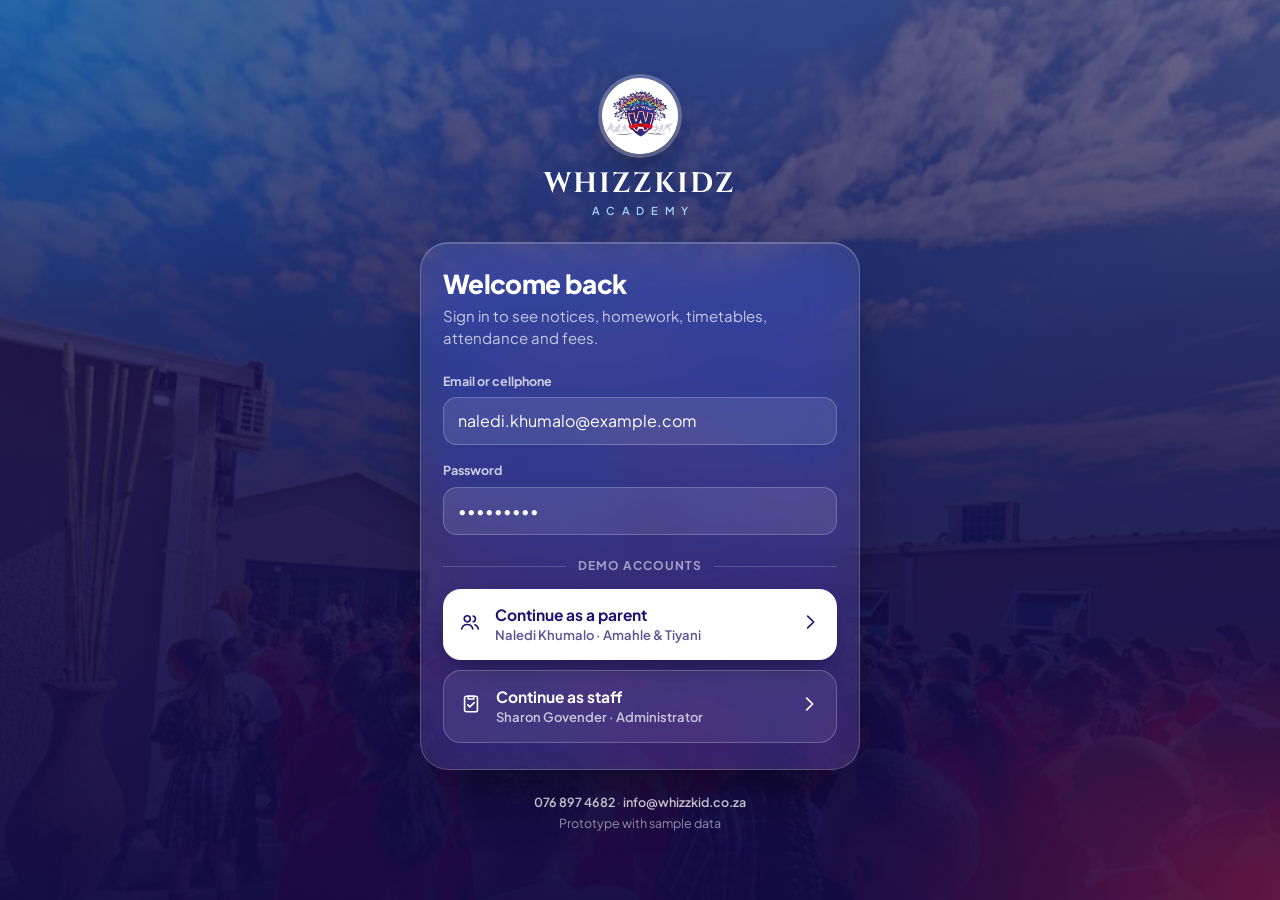
==== parent/index.html @ acfd9c37 "Add Whizzkidz Academy school app prototype Static proof of concept for a centralised school-home app" ====
<!doctype html>
<html lang="en-ZA">
<head>
<meta charset="utf-8">
<meta name="viewport" content="width=device-width, initial-scale=1, viewport-fit=cover">
<title>Whizzkidz Academy</title>
<meta name="theme-color" content="#EEF0F8">
<meta name="apple-mobile-web-app-capable" content="yes">
<meta name="mobile-web-app-capable" content="yes">
<meta name="apple-mobile-web-app-status-bar-style" content="default">
<meta name="apple-mobile-web-app-title" content="Whizzkidz">
<link rel="manifest" href="../manifest.webmanifest">
<link rel="icon" type="image/png" href="../assets/brand/favicon-32.png">
<link rel="apple-touch-icon" href="../assets/brand/apple-touch-icon.png">
<link rel="preconnect" href="https://fonts.googleapis.com">
<link rel="preconnect" href="https://fonts.gstatic.com" crossorigin>
<link href="https://fonts.googleapis.com/css2?family=Cinzel:wght@700&family=Plus+Jakarta+Sans:wght@400;500;600;700;800&display=swap" rel="stylesheet">
<link rel="stylesheet" href="../css/brand.css">
<link rel="stylesheet" href="../css/app.css">
<link rel="stylesheet" href="../css/motion.css">
</head>
<body>

<div class="shell">
  <aside class="side mesh" id="side" aria-label="Sections"></aside>
  <div class="main">
    <header class="bar" id="bar"></header>
    <main class="view" id="view"></main>
  </div>
</div>

<nav class="tabbar" id="tabbar" aria-label="Main"></nav>

<div class="lightbox" id="lightbox" hidden role="dialog" aria-label="Photo viewer">
  <img id="lb-img" alt="">
  <button class="lb-btn lb-close" onclick="closeLightbox()" aria-label="Close" data-icon="x"></button>
  <button class="lb-btn lb-prev" id="lb-prev" onclick="stepLightbox(-1)" aria-label="Previous photo" data-icon="left"></button>
  <button class="lb-btn lb-next" id="lb-next" onclick="stepLightbox(1)" aria-label="Next photo" data-icon="right"></button>
  <div class="lb-count" id="lb-count"></div>
</div>

<script src="../js/common.js"></script>
<script src="../js/data.js"></script>
<script src="../js/parent.js"></script>
</body>
</html>
---- css/brand.css ----
/* Whizzkidz Academy — design foundation
   Brand colours from the crest (navy), uniform (blazer red), Whizzkidz High (gold) and Aqua School (aqua),
   set in a light, frosted-glass UI. */

:root{
  --navy: #1E1270;
  --navy-2: #2D1FA3;
  --navy-deep: #120A45;
  --navy-soft: rgba(30, 18, 112, .08);
  --blazer: #D3283E;
  --blazer-deep: #A8152A;
  --blazer-soft: rgba(211, 40, 62, .10);
  --gold: #E0AE3C;
  --gold-soft: rgba(224, 174, 60, .14);
  --sky: #0B78C2;
  --sky-soft: rgba(11, 120, 194, .10);
  --aqua: #0FA3C7;
  --leaf-green: #4FA83D;

  --ok: #1F8A4C;
  --ok-soft: rgba(31, 138, 76, .11);
  --warn: #B26A00;
  --warn-soft: rgba(224, 150, 20, .14);

  --canvas: #EEF0F8;
  --glass: rgba(255, 255, 255, .62);
  --glass-strong: rgba(255, 255, 255, .82);
  --glass-edge: rgba(255, 255, 255, .85);
  --line: rgba(30, 18, 112, .10);
  --line-2: rgba(30, 18, 112, .07);
  --ink: #17153A;
  --ink-2: #4E4C6E;
  --ink-3: #8583A3;

  --r-sm: 10px;
  --r: 14px;
  --r-lg: 22px;
  --blur: blur(22px) saturate(170%);
  --shadow: 0 1px 0 rgba(255,255,255,.7) inset, 0 12px 32px -14px rgba(30, 18, 112, .22);
  --shadow-lg: 0 24px 60px -20px rgba(18, 10, 69, .45);

  --f-ui: 'Plus Jakarta Sans', system-ui, -apple-system, 'Segoe UI', sans-serif;
  --f-crest: 'Cinzel', Georgia, serif;

  --safe-top: env(safe-area-inset-top, 0px);
  --safe-bottom: env(safe-area-inset-bottom, 0px);
}

*, *::before, *::after{ box-sizing: border-box; }
html{ -webkit-text-size-adjust: 100%; }
html.locked, html.locked body{ overflow: hidden; }
body{
  margin: 0; min-height: 100vh;
  font-family: var(--f-ui); font-size: 15px; line-height: 1.5; color: var(--ink);
  background: var(--canvas);
  -webkit-font-smoothing: antialiased; -webkit-tap-highlight-color: transparent;
}
/* soft colour wash behind the glass */
body::before{
  content: ''; position: fixed; inset: 0; z-index: -1; pointer-events: none;
  background:
    radial-gradient(42% 38% at 8% 4%, rgba(11, 120, 194, .22), transparent 70%),
    radial-gradient(36% 34% at 96% 12%, rgba(211, 40, 62, .14), transparent 70%),
    radial-gradient(40% 40% at 88% 92%, rgba(224, 174, 60, .18), transparent 70%),
    radial-gradient(46% 42% at 4% 96%, rgba(45, 31, 163, .16), transparent 70%);
}
h1, h2, h3, h4{ font-family: var(--f-ui); color: var(--ink); margin: 0; font-weight: 800; line-height: 1.15; letter-spacing: -0.025em; }
p{ margin: 0; }
a{ color: inherit; text-decoration: none; }
button{ font: inherit; color: inherit; cursor: pointer; background: none; border: 0; padding: 0; }
img{ display: block; max-width: 100%; }
ul, ol{ margin: 0; padding: 0; list-style: none; }
:focus-visible{ outline: 2px solid var(--sky); outline-offset: 2px; border-radius: 6px; }

.icon{ width: 20px; height: 20px; flex-shrink: 0; }
.hidden{ display: none !important; }
.muted{ color: var(--ink-3); }
.nowrap{ white-space: nowrap; }

/* ---------- Type ---------- */
.eyebrow{ font-weight: 700; font-size: 11.5px; letter-spacing: .1em; text-transform: uppercase; color: var(--blazer); line-height: 1.2; }
.eyebrow.on-dark{ color: rgba(255,255,255,.6); }
.page-head{ margin: 4px 0 18px; }
.page-head h1{ font-size: 30px; margin-top: 6px; }
.page-head p{ color: var(--ink-2); margin-top: 6px; }

/* ---------- Wordmark (after the logo lettering) ---------- */
.wordmark{ display: inline-flex; flex-direction: column; align-items: center; line-height: 1; color: var(--navy); }
.wordmark .wm-top{ font-family: var(--f-crest); font-weight: 700; font-size: 17px; letter-spacing: .07em; text-transform: uppercase; }
.wordmark .wm-bottom{ font-weight: 600; font-size: 8px; letter-spacing: .6em; text-transform: uppercase; color: var(--sky); margin-top: 4px; margin-right: -.6em; }
.wordmark.light{ color: #fff; }
.wordmark.light .wm-bottom{ color: #9FD0F2; }
.wordmark.lg .wm-top{ font-size: 28px; }
.wordmark.lg .wm-bottom{ font-size: 11px; margin-top: 7px; }

.emblem{ border-radius: 50%; background: #fff; box-shadow: 0 0 0 3px rgba(255,255,255,.55), 0 6px 16px -6px rgba(18,10,69,.45); }

/* ---------- Surfaces ---------- */
.mesh{
  color: #fff;
  background-color: var(--navy-deep);
  background-image:
    radial-gradient(70% 90% at 0% 0%, rgba(11, 120, 194, .55), transparent 60%),
    radial-gradient(55% 75% at 100% 0%, rgba(211, 40, 62, .42), transparent 62%),
    radial-gradient(65% 80% at 85% 100%, rgba(93, 66, 230, .55), transparent 60%),
    linear-gradient(155deg, #23178A 0%, #120A45 100%);
}
.card{
  background: var(--glass); border: 1px solid var(--glass-edge); border-radius: var(--r-lg);
  -webkit-backdrop-filter: var(--blur); backdrop-filter: var(--blur); box-shadow: var(--shadow);
}
.card-pad{ padding: 18px; }
.card-head{ display: flex; align-items: center; justify-content: space-between; gap: 12px; padding: 16px 18px 8px; }
.card-head h2{ font-size: 17px; letter-spacing: -0.015em; }
.link{ font-weight: 700; font-size: 13px; color: var(--sky); white-space: nowrap; }
.link:hover{ color: var(--navy); }

.rows > *{ border-top: 1px solid var(--line-2); }
.rows > *:first-child{ border-top: 0; }
.row{ display: flex; align-items: center; gap: 14px; padding: 13px 18px; text-align: left; width: 100%; }
button.row:hover, a.row:hover{ background: rgba(255,255,255,.5); }
.row .grow{ flex: 1; min-width: 0; }
.row-title{ font-weight: 700; color: var(--ink); letter-spacing: -0.01em; }
.row-sub{ font-size: 13.5px; color: var(--ink-2); margin-top: 1px; }
.row-meta{ font-size: 12.5px; color: var(--ink-3); font-weight: 500; }
.chev{ color: var(--ink-3); }

/* ---------- Buttons ---------- */
.btn{
  display: inline-flex; align-items: center; justify-content: center; gap: 8px;
  min-height: 46px; padding: 10px 18px; border-radius: var(--r);
  font-weight: 700; font-size: 15px; line-height: 1.1; white-space: nowrap; letter-spacing: -0.005em;
  transition: transform .12s, box-shadow .15s, background .15s, border-color .15s;
}
.btn:active{ transform: scale(.98); }
.btn-navy{ color: #fff; background: linear-gradient(135deg, var(--navy-2), var(--navy)); box-shadow: 0 8px 20px -8px rgba(30,18,112,.6); }
.btn-navy:hover{ box-shadow: 0 10px 24px -8px rgba(30,18,112,.75); }
.btn-red{ color: #fff; background: linear-gradient(135deg, #E8445A, var(--blazer-deep)); box-shadow: 0 8px 20px -8px rgba(211,40,62,.6); }
.btn-line{ color: var(--navy); background: var(--glass-strong); border: 1px solid var(--line); -webkit-backdrop-filter: var(--blur); backdrop-filter: var(--blur); }
.btn-line:hover{ border-color: rgba(30,18,112,.3); }
.btn-sm{ min-height: 36px; padding: 7px 13px; font-size: 13.5px; border-radius: var(--r-sm); }
.btn-block{ width: 100%; }
.icon-btn{ width: 42px; height: 42px; border-radius: 50%; display: inline-flex; align-items: center; justify-content: center; position: relative; color: var(--navy); }
.icon-btn:hover{ background: rgba(30,18,112,.06); }
.icon-btn .dot{ position: absolute; top: 9px; right: 10px; width: 9px; height: 9px; border-radius: 50%; background: var(--blazer); box-shadow: 0 0 0 2px #fff; }

/* ---------- Tags & badges ---------- */
.tag{ display: inline-flex; align-items: center; gap: 6px; font-size: 12.5px; font-weight: 600; color: var(--ink-2); line-height: 1.2; }
.tag::before{ content: ''; width: 7px; height: 7px; border-radius: 50%; background: var(--c, var(--ink-3)); flex-shrink: 0; }
.pill{ display: inline-flex; align-items: center; gap: 5px; padding: 4px 10px; border-radius: 999px; font-size: 12px; font-weight: 700; line-height: 1.3; }
.pill .icon{ width: 14px; height: 14px; }
.pill-ok{ background: var(--ok-soft); color: var(--ok); }
.pill-warn{ background: var(--warn-soft); color: var(--warn); }
.pill-bad{ background: var(--blazer-soft); color: var(--blazer-deep); }
.pill-navy{ background: var(--navy-soft); color: var(--navy); }
.pill-sky{ background: var(--sky-soft); color: var(--sky); }
.ribbon{
  display: inline-block; vertical-align: 2px; padding: 3px 8px; border-radius: 999px;
  font-size: 10.5px; font-weight: 800; letter-spacing: .04em; text-transform: uppercase; line-height: 1.3;
  color: #fff; background: linear-gradient(135deg, #E8445A, var(--blazer-deep));
}

/* ---------- Avatar ---------- */
.avatar{
  display: inline-flex; align-items: center; justify-content: center; flex-shrink: 0; border-radius: 50%;
  background: var(--tone, var(--navy)); color: #fff; font-weight: 700; letter-spacing: .02em;
}
.avatar-sm{ width: 32px; height: 32px; font-size: 12px; }
.avatar-md{ width: 42px; height: 42px; font-size: 14px; }
.avatar-lg{ width: 64px; height: 64px; font-size: 21px; }

/* ---------- Calendar date chip ---------- */
.datechip{
  width: 50px; flex-shrink: 0; border-radius: 14px; text-align: center; padding: 6px 0 7px;
  background: rgba(255,255,255,.85); border: 1px solid var(--line-2); box-shadow: 0 4px 12px -6px rgba(30,18,112,.25);
}
.datechip .m{ font-size: 10.5px; font-weight: 800; letter-spacing: .08em; text-transform: uppercase; color: var(--blazer); }
.datechip .d{ font-size: 21px; font-weight: 800; color: var(--navy); line-height: 1.1; letter-spacing: -0.03em; }

/* ---------- Forms ---------- */
.field{ display: block; margin-bottom: 16px; }
.field > span{ display: block; font-weight: 700; font-size: 12.5px; color: var(--ink-2); margin-bottom: 7px; }
.field input, .field select, .field textarea{
  width: 100%; font: inherit; font-size: 16px; color: var(--ink);
  background: rgba(255,255,255,.75); border: 1px solid var(--line); border-radius: var(--r); padding: 11px 14px; min-height: 48px;
  transition: border-color .15s, box-shadow .15s;
}
.field textarea{ min-height: 110px; resize: vertical; }
.field input:focus, .field select:focus, .field textarea:focus{ outline: none; border-color: var(--navy-2); box-shadow: 0 0 0 4px rgba(45,31,163,.12); }

.seg{ display: inline-flex; background: rgba(30,18,112,.06); border-radius: 12px; padding: 4px; gap: 2px; }
.seg button{ padding: 7px 14px; border-radius: 9px; font-weight: 700; font-size: 14px; color: var(--ink-2); min-height: 36px; }
.seg button.on{ background: #fff; color: var(--navy); box-shadow: 0 2px 8px -2px rgba(30,18,112,.2); }

.switch{ width: 48px; height: 28px; border-radius: 999px; background: rgba(30,18,112,.15); position: relative; flex-shrink: 0; transition: background .2s; }
.switch::after{ content: ''; position: absolute; top: 3px; left: 3px; width: 22px; height: 22px; border-radius: 50%; background: #fff; box-shadow: 0 2px 5px rgba(0,0,0,.2); transition: transform .2s; }
.switch.on{ background: var(--ok); }
.switch.on::after{ transform: translateX(20px); }

/* ---------- Sheet ---------- */
.sheet-wrap{
  position: fixed; inset: 0; z-index: 900; display: flex; align-items: flex-end; justify-content: center;
  background: rgba(18, 10, 69, .28); -webkit-backdrop-filter: blur(6px); backdrop-filter: blur(6px);
  opacity: 0; pointer-events: none; transition: opacity .2s;
}
.sheet-wrap.open{ opacity: 1; pointer-events: auto; }
.sheet{
  position: relative; width: 100%; max-width: 560px; max-height: 88vh; max-height: 88dvh; overflow-y: auto;
  background: rgba(246, 247, 252, .9); -webkit-backdrop-filter: blur(30px) saturate(180%); backdrop-filter: blur(30px) saturate(180%);
  border: 1px solid var(--glass-edge); border-bottom: 0; border-radius: 26px 26px 0 0; box-shadow: var(--shadow-lg);
  padding: 10px 20px calc(24px + var(--safe-bottom));
  transform: translateY(24px); transition: transform .25s cubic-bezier(.2, .8, .2, 1);
}
.sheet-wrap.open .sheet{ transform: none; }
.sheet-grip{ width: 38px; height: 5px; border-radius: 5px; background: rgba(30,18,112,.15); margin: 0 auto 14px; }
.sheet-close{ position: absolute; top: 12px; right: 12px; width: 36px; height: 36px; border-radius: 50%; display: flex; align-items: center; justify-content: center; color: var(--ink-2); background: rgba(30,18,112,.06); }
.sheet h2{ font-size: 22px; margin: 8px 44px 10px 0; }
.sheet .lede{ color: var(--ink-2); margin-bottom: 18px; }
@media (min-width: 960px){
  .sheet-wrap{ align-items: center; padding: 24px; }
  .sheet{ border-radius: 26px; border-bottom: 1px solid var(--glass-edge); padding: 26px 28px 28px; }
  .sheet-grip{ display: none; }
}

/* ---------- Toasts ---------- */
#toasts{
  position: fixed; left: 50%; transform: translateX(-50%); bottom: calc(104px + var(--safe-bottom)); z-index: 1000;
  display: flex; flex-direction: column; align-items: center; gap: 8px; width: min(92vw, 420px); pointer-events: none;
}
.toast{
  display: flex; align-items: center; gap: 10px; padding: 12px 16px; border-radius: 16px;
  background: rgba(18, 10, 69, .86); -webkit-backdrop-filter: blur(16px); backdrop-filter: blur(16px);
  color: #fff; font-weight: 600; font-size: 14px; box-shadow: var(--shadow-lg);
  animation: toast-in .22s ease; transition: opacity .25s;
}
.toast.ok .icon{ color: #6EE7A1; }
.toast.bad .icon{ color: #FF8A99; }
.toast.out{ opacity: 0; }
@keyframes toast-in{ from{ opacity: 0; transform: translateY(8px); } }
@media (min-width: 960px){ #toasts{ bottom: 28px; } }

.empty{ padding: 36px 20px; text-align: center; color: var(--ink-3); }
.empty .icon{ width: 28px; height: 28px; margin: 0 auto 8px; }
---- css/app.css ----
/* App layout shared by the parent app and staff portal — mobile first, sidebar layout from 960px */

.d-only{ display: none !important; }
.side{ display: none; }

/* ---------- Top bar (phones): frosted glass ---------- */
.bar{
  position: sticky; top: 0; z-index: 50;
  display: flex; align-items: center; gap: 6px;
  min-height: calc(60px + var(--safe-top)); padding: var(--safe-top) 8px 0 14px;
  background: rgba(238, 240, 248, .72); -webkit-backdrop-filter: var(--blur); backdrop-filter: var(--blur);
  border-bottom: 1px solid rgba(30, 18, 112, .06);
}
.bar .brand{ display: flex; align-items: center; gap: 10px; }
.bar .emblem{ width: 36px; height: 36px; box-shadow: 0 0 0 2px #fff, 0 4px 12px -4px rgba(18,10,69,.35); }
.bar .title{ font-weight: 800; font-size: 18px; letter-spacing: -0.02em; flex: 1; min-width: 0; white-space: nowrap; overflow: hidden; text-overflow: ellipsis; }
.bar .spacer{ flex: 1; }
.bar .me{ width: 36px; height: 36px; font-size: 12.5px; box-shadow: 0 0 0 2px #fff; }

/* ---------- Floating glass tab bar (phones) ---------- */
.tabbar{
  position: fixed; left: 12px; right: 12px; bottom: calc(10px + var(--safe-bottom)); z-index: 60;
  display: flex; padding: 6px; border-radius: 26px;
  background: rgba(255, 255, 255, .72); -webkit-backdrop-filter: var(--blur); backdrop-filter: var(--blur);
  border: 1px solid var(--glass-edge); box-shadow: 0 16px 40px -14px rgba(18, 10, 69, .35);
}
.tab{
  flex: 1; position: relative; display: flex; flex-direction: column; align-items: center; justify-content: center; gap: 2px;
  min-height: 54px; border-radius: 20px; font-size: 11px; font-weight: 700; color: var(--ink-3);
}
.tab .icon{ width: 22px; height: 22px; position: relative; z-index: 1; }
.tab span{ position: relative; z-index: 1; }
.tab.on{ color: var(--navy); background: rgba(30, 18, 112, .08); }
.count{
  min-width: 17px; height: 17px; padding: 0 5px; border-radius: 999px; background: var(--blazer); color: #fff;
  font-size: 10.5px; font-weight: 800; display: inline-flex; align-items: center; justify-content: center; line-height: 1;
}
.tab .count{ position: absolute; top: 4px; left: calc(50% + 5px); z-index: 2; box-shadow: 0 0 0 2px #fff; }

/* ---------- View ---------- */
.view{ padding: 14px 16px calc(112px + var(--safe-bottom)); outline: none; }
.stack{ display: grid; gap: 16px; }

/* ---------- Hero ---------- */
.hero{ position: relative; overflow: hidden; border-radius: 26px; padding: 22px 20px 24px; box-shadow: var(--shadow-lg); }
.hero::after{ content: ''; position: absolute; inset: 0; border-radius: inherit; pointer-events: none; border: 1px solid rgba(255,255,255,.14); background: radial-gradient(80% 60% at 20% 0%, rgba(255,255,255,.12), transparent 60%); }
.hero > div{ position: relative; z-index: 1; }
.hero h1{ color: #fff; font-size: 26px; margin: 8px 0 8px; }
.hero p{ color: rgba(255,255,255,.8); font-size: 15px; max-width: 520px; }
.hero-photo{ display: none; }

/* ---------- Learner switcher ---------- */
.learners{ display: grid; grid-template-columns: repeat(auto-fit, minmax(150px, 1fr)); gap: 10px; }
.learner{
  display: flex; align-items: center; gap: 10px; text-align: left; padding: 10px 12px; border-radius: 18px;
  background: var(--glass); border: 1px solid var(--glass-edge); -webkit-backdrop-filter: var(--blur); backdrop-filter: var(--blur);
  color: var(--ink-2); transition: background .15s;
}
.learner b{ display: block; font-size: 15px; color: var(--ink); }
.learner small{ display: block; font-size: 12.5px; color: var(--ink-3); font-weight: 600; white-space: nowrap; overflow: hidden; text-overflow: ellipsis; }
.learner > span:last-child{ min-width: 0; }
.learner.on{ background: linear-gradient(135deg, var(--navy-2), var(--navy)); border-color: transparent; box-shadow: 0 10px 24px -10px rgba(30,18,112,.6); }
.learner.on b{ color: #fff; }
.learner.on small{ color: rgba(255,255,255,.7); }
.learner.on .avatar{ box-shadow: 0 0 0 2px rgba(255,255,255,.7); }

.home-grid{ display: grid; gap: 16px; }

/* Attention */
.attn .ic{ width: 40px; height: 40px; border-radius: 13px; display: flex; align-items: center; justify-content: center; background: var(--warn-soft); color: var(--warn); flex-shrink: 0; }
.attn.urgent .ic{ background: var(--blazer-soft); color: var(--blazer); }

/* Notices */
.notice-row{ align-items: flex-start; }
.notice-row .unread{ width: 8px; height: 8px; border-radius: 50%; background: var(--blazer); margin-top: 7px; flex-shrink: 0; box-shadow: 0 0 0 4px var(--blazer-soft); }
.notice-row .snippet{ font-size: 14px; color: var(--ink-2); margin-top: 3px; display: -webkit-box; -webkit-line-clamp: 2; -webkit-box-orient: vertical; overflow: hidden; }
.notice-row .meta{ display: flex; flex-wrap: wrap; gap: 6px 12px; margin-top: 7px; align-items: center; }

/* Today / lessons */
.status-line{ display: flex; align-items: center; gap: 10px; margin: 0 14px 6px; padding: 10px 12px; border-radius: 12px; font-weight: 700; font-size: 14px; }
.status-line.present{ background: var(--ok-soft); color: var(--ok); }
.status-line.late{ background: var(--warn-soft); color: var(--warn); }
.status-line.absent{ background: var(--blazer-soft); color: var(--blazer-deep); }
.lesson{ display: flex; align-items: center; gap: 12px; padding: 9px 14px; margin: 0 4px; border-radius: 14px; }
.lesson .time{ width: 46px; font-size: 13px; font-weight: 700; color: var(--ink-3); font-variant-numeric: tabular-nums; flex-shrink: 0; }
.lesson .bar-c{ width: 4px; align-self: stretch; border-radius: 4px; background: var(--c); flex-shrink: 0; }
.lesson .grow b{ display: block; font-size: 15px; }
.lesson .grow small{ color: var(--ink-3); font-size: 12.5px; font-weight: 600; }
.lesson.break{ padding-top: 2px; padding-bottom: 2px; }
.lesson.break .grow{ font-size: 12.5px; color: var(--ink-3); font-weight: 700; border-top: 1px dashed var(--line); padding-top: 6px; }
.lesson.now{ background: rgba(255,255,255,.8); box-shadow: 0 6px 16px -10px rgba(30,18,112,.4); }
.flag{ font-size: 10.5px; font-weight: 800; letter-spacing: .06em; text-transform: uppercase; padding: 4px 9px; border-radius: 999px; color: #fff; background: linear-gradient(135deg, var(--navy-2), var(--navy)); }
.flag.next{ background: transparent; color: var(--navy); box-shadow: inset 0 0 0 1.5px rgba(30,18,112,.35); }

/* Events */
.event-row{ align-items: flex-start; }
.event-row .row-title{ font-size: 15.5px; }
.event-actions{ display: flex; flex-wrap: wrap; gap: 8px; margin-top: 10px; }

/* Gallery teaser */
.teaser{ display: block; position: relative; margin: 4px 8px 8px; border-radius: 16px; overflow: hidden; }
.teaser img{ width: 100%; aspect-ratio: 16 / 10; object-fit: cover; }
.teaser .cap{ position: absolute; left: 10px; right: 10px; bottom: 10px; padding: 10px 14px; border-radius: 14px; color: #fff;
  background: rgba(18, 10, 69, .45); -webkit-backdrop-filter: blur(14px); backdrop-filter: blur(14px); border: 1px solid rgba(255,255,255,.2); }
.teaser .cap b{ font-size: 16px; display: block; }
.teaser .cap small{ font-weight: 600; opacity: .85; }

/* ---------- Timetable ---------- */
.day-seg{ display: flex; width: 100%; }
.day-seg button{ flex: 1; }
.week{ display: grid; grid-template-columns: repeat(5, minmax(0, 1fr)); gap: 10px; }
.week-col h3{ font-size: 15px; padding: 0 4px 8px; display: flex; justify-content: space-between; align-items: baseline; }
.week-col h3 small{ font-size: 12px; color: var(--blazer); font-weight: 700; }
.week-col.today h3{ color: var(--blazer); }
.slot{ background: color-mix(in srgb, var(--c) 9%, rgba(255,255,255,.8)); border: 1px solid rgba(255,255,255,.9); border-left: 3px solid var(--c); border-radius: 12px; padding: 8px 10px; margin-bottom: 8px; }
.slot b{ display: block; font-size: 14px; line-height: 1.25; }
.slot small{ display: block; font-size: 12px; color: var(--ink-3); font-weight: 600; margin-top: 2px; }
.slot.break{ background: transparent; border: 1px dashed var(--line); padding: 4px 10px; }
.slot.break b{ font-size: 12px; color: var(--ink-3); }

/* ---------- Homework ---------- */
.hw .tick{ width: 26px; height: 26px; border-radius: 50%; border: 2px solid rgba(30,18,112,.18); flex-shrink: 0; display: flex; align-items: center; justify-content: center; color: #fff; }
.hw .tick .icon{ width: 16px; height: 16px; }
.hw.done .tick{ background: var(--ok); border-color: var(--ok); }
.hw.done .row-title{ color: var(--ink-3); text-decoration: line-through; text-decoration-thickness: 1.5px; }
.hw .due{ font-size: 13px; font-weight: 700; color: var(--ink-2); white-space: nowrap; }
.hw .due.late{ color: var(--blazer); }
.section-label{ padding: 18px 4px 8px; }

/* ---------- Fees ---------- */
.statement-top{ padding: 20px 18px 18px; border-bottom: 1px solid var(--line-2); }
.statement-top .acct{ display: flex; justify-content: space-between; gap: 10px; color: var(--ink-3); font-size: 13px; font-weight: 600; }
.statement-top .amount{ font-weight: 800; font-size: 40px; color: var(--navy); margin: 10px 0 4px; letter-spacing: -0.04em; font-variant-numeric: tabular-nums; }
.statement-top .due{ display: flex; align-items: center; gap: 10px; flex-wrap: wrap; color: var(--ink-2); font-weight: 600; font-size: 14px; }
.statement-actions{ display: flex; gap: 10px; margin-top: 18px; flex-wrap: wrap; }
.statement-actions .btn{ flex: 1; min-width: 140px; }
.txn{ display: grid; grid-template-columns: 1fr auto; gap: 2px 12px; padding: 12px 18px; }
.txn .d{ font-size: 12.5px; color: var(--ink-3); font-weight: 600; }
.txn .a{ font-weight: 800; text-align: right; font-variant-numeric: tabular-nums; }
.txn .a.credit{ color: var(--ok); }
.txn .bal{ grid-column: 2; font-size: 12px; color: var(--ink-3); text-align: right; font-variant-numeric: tabular-nums; }
.bankbox{ background: rgba(255,255,255,.75); border: 1px solid var(--glass-edge); border-radius: var(--r); padding: 4px 16px; margin-bottom: 16px; }
.bankbox div{ display: flex; justify-content: space-between; align-items: center; gap: 12px; padding: 11px 0; border-top: 1px solid var(--line-2); font-size: 14.5px; }
.bankbox div:first-child{ border-top: 0; }
.bankbox span{ color: var(--ink-3); font-weight: 600; }
.bankbox b{ font-variant-numeric: tabular-nums; text-align: right; }

/* ---------- Attendance ---------- */
.att-summary{ display: grid; grid-template-columns: 1.2fr 1fr 1fr 1fr; }
.att-summary > div{ padding: 16px 10px; text-align: center; border-left: 1px solid var(--line-2); }
.att-summary > div:first-child{ border-left: 0; }
.att-summary b{ display: block; font-size: 24px; font-weight: 800; color: var(--navy); line-height: 1.1; letter-spacing: -0.03em; }
.att-summary .big b{ font-size: 30px; color: var(--ok); }
.att-summary small{ font-weight: 700; font-size: 11px; letter-spacing: .06em; text-transform: uppercase; color: var(--ink-3); }
.month{ padding: 2px 12px 14px; }
.month-head, .month-grid{ display: grid; grid-template-columns: repeat(7, 1fr); gap: 5px; }
.month-head span{ text-align: center; font-weight: 700; font-size: 11px; color: var(--ink-3); padding: 6px 0; }
.mday{ aspect-ratio: 1; border-radius: 11px; display: flex; align-items: center; justify-content: center; font-size: 13.5px; font-weight: 700; color: var(--ink-3); }
.mday.present{ background: var(--ok-soft); color: var(--ok); }
.mday.late{ background: var(--warn-soft); color: var(--warn); }
.mday.absent{ background: var(--blazer-soft); color: var(--blazer-deep); }
.mday.weekend{ color: rgba(30,18,112,.25); }
.mday.today{ box-shadow: inset 0 0 0 2px var(--navy); }
.legend{ display: flex; gap: 14px; flex-wrap: wrap; padding: 0 6px; font-size: 13px; color: var(--ink-2); font-weight: 600; }
.legend i{ display: inline-block; width: 10px; height: 10px; border-radius: 50%; margin-right: 6px; vertical-align: -1px; }

/* ---------- Gallery ---------- */
.albums{ display: grid; grid-template-columns: repeat(2, minmax(0, 1fr)); gap: 16px 12px; }
.album img{ width: 100%; aspect-ratio: 1; object-fit: cover; border-radius: 18px; background: rgba(30,18,112,.06); box-shadow: 0 10px 24px -14px rgba(18,10,69,.45); }
.album b{ display: block; font-size: 15px; font-weight: 700; margin-top: 9px; line-height: 1.3; }
.album small{ color: var(--ink-3); font-weight: 600; font-size: 12.5px; }
.album:first-child{ grid-column: 1 / -1; }
.album:first-child img{ aspect-ratio: 16 / 9; }
.photos{ display: grid; grid-template-columns: repeat(2, minmax(0, 1fr)); gap: 8px; }
.photos button img{ width: 100%; aspect-ratio: 1; object-fit: cover; border-radius: 14px; }
.lightbox{ position: fixed; inset: 0; z-index: 950; background: rgba(10, 6, 34, .92); -webkit-backdrop-filter: blur(20px); backdrop-filter: blur(20px); display: flex; align-items: center; justify-content: center; padding: calc(60px + var(--safe-top)) 0 calc(60px + var(--safe-bottom)); }
.lightbox[hidden]{ display: none; }
.lightbox img{ max-width: 100%; max-height: 100%; object-fit: contain; }
.lightbox .lb-btn{ position: absolute; width: 46px; height: 46px; border-radius: 50%; background: rgba(255,255,255,.14); border: 1px solid rgba(255,255,255,.2); color: #fff; display: flex; align-items: center; justify-content: center; -webkit-backdrop-filter: blur(10px); backdrop-filter: blur(10px); }
.lightbox .lb-close{ top: calc(12px + var(--safe-top)); right: 12px; }
.lightbox .lb-prev{ left: 12px; top: 50%; margin-top: -23px; }
.lightbox .lb-next{ right: 12px; top: 50%; margin-top: -23px; }
.lightbox .lb-count{ position: absolute; bottom: calc(20px + var(--safe-bottom)); left: 0; right: 0; text-align: center; color: rgba(255,255,255,.75); font-weight: 700; font-size: 13px; }

/* ---------- Messages ---------- */
.msg-layout{ display: block; }
.thread-list .row{ align-items: flex-start; }
.thread-list .row.on{ background: rgba(255,255,255,.75); }
.thread-list .preview{ font-size: 14px; color: var(--ink-2); white-space: nowrap; overflow: hidden; text-overflow: ellipsis; margin-top: 2px; }
.thread-list .unread .row-title::after{ content: ''; display: inline-block; width: 8px; height: 8px; border-radius: 50%; background: var(--blazer); margin-left: 8px; vertical-align: 2px; }
.thread{ display: flex; flex-direction: column; }
.thread-head{ display: none; }
.bubbles{ display: flex; flex-direction: column; gap: 10px; padding: 4px 0 16px; }
.bubble{ max-width: 82%; padding: 11px 15px; border-radius: 20px; font-size: 15px; line-height: 1.45; }
.bubble small{ display: block; font-size: 11.5px; margin-top: 5px; opacity: .65; font-weight: 600; }
.bubble.them{ align-self: flex-start; background: rgba(255,255,255,.85); border: 1px solid var(--glass-edge); border-bottom-left-radius: 6px; box-shadow: 0 6px 16px -12px rgba(30,18,112,.4); }
.bubble.me{ align-self: flex-end; color: #fff; background: linear-gradient(135deg, var(--navy-2), var(--navy)); border-bottom-right-radius: 6px; box-shadow: 0 8px 20px -12px rgba(30,18,112,.7); }
.day-sep{ align-self: center; font-weight: 700; font-size: 11.5px; color: var(--ink-3); padding: 4px 12px; border-radius: 999px; background: rgba(255,255,255,.6); }
.composer{ position: sticky; bottom: 0; display: flex; gap: 8px; align-items: flex-end; padding: 10px 0; }
.composer textarea{
  flex: 1; font: inherit; font-size: 16px; resize: none; min-height: 48px; max-height: 120px; padding: 12px 16px;
  border: 1px solid var(--glass-edge); border-radius: 24px; background: rgba(255,255,255,.85);
  -webkit-backdrop-filter: var(--blur); backdrop-filter: var(--blur); box-shadow: var(--shadow);
}
.composer textarea:focus{ outline: none; border-color: var(--navy-2); }
.composer .send{ width: 48px; height: 48px; border-radius: 50%; color: #fff; background: linear-gradient(135deg, var(--navy-2), var(--navy)); display: flex; align-items: center; justify-content: center; flex-shrink: 0; box-shadow: 0 8px 20px -8px rgba(30,18,112,.6); }
body.in-thread .tabbar{ display: none; }
body.in-thread .composer{ padding-bottom: calc(10px + var(--safe-bottom)); }
body.in-thread .view{ padding-bottom: 0; }

/* ---------- Profile ---------- */
.profile-card{ position: relative; overflow: hidden; border-radius: 26px; padding: 22px 18px; display: flex; align-items: center; gap: 16px; box-shadow: var(--shadow-lg); }
.profile-card h2{ color: #fff; font-size: 21px; }
.profile-card p{ color: rgba(255,255,255,.75); font-size: 14px; margin-top: 2px; }
.profile-card .avatar{ box-shadow: 0 0 0 3px rgba(255,255,255,.3); }

/* ---------- More sheet ---------- */
.menu-list .row{ padding-left: 12px; padding-right: 12px; }
.menu-list .ic{ width: 40px; height: 40px; border-radius: 13px; background: rgba(30,18,112,.07); color: var(--navy); display: flex; align-items: center; justify-content: center; }

/* ---------- Desktop ---------- */
@media (min-width: 960px){
  .m-only{ display: none !important; }
  .d-only{ display: revert !important; }
  body{ font-size: 15.5px; }

  .shell{ display: grid; grid-template-columns: 290px minmax(0, 1fr); min-height: 100vh; }
  .tabbar{ display: none; }

  .side{
    position: sticky; top: 12px; margin: 12px 0 12px 12px; height: calc(100vh - 24px); overflow-y: auto;
    display: grid !important; grid-template-columns: 44px 1fr; grid-template-rows: auto 1fr auto; column-gap: 12px;
    padding: 22px 14px 16px; border-radius: 28px; box-shadow: var(--shadow-lg);
  }
  .side .emblem{ width: 44px; height: 44px; margin-left: 6px; }
  .side .wordmark{ align-self: center; margin-left: 6px; }
  .side nav{ grid-column: 1 / -1; margin-top: 28px; }
  .side-group{ margin-bottom: 16px; }
  .side-group .eyebrow{ padding: 6px 12px 6px; font-size: 10.5px; }
  .side-link{
    display: flex; align-items: center; gap: 12px; width: 100%; padding: 10px 12px; border-radius: 14px; border: 1px solid transparent;
    color: rgba(255,255,255,.72); font-weight: 600; font-size: 14.5px;
  }
  .side-link:hover{ color: #fff; background: rgba(255,255,255,.07); }
  .side-link.on{ color: #fff; font-weight: 700; background: rgba(255,255,255,.14); border-color: rgba(255,255,255,.16); box-shadow: 0 1px 0 rgba(255,255,255,.12) inset; }
  .side-link .count{ margin-left: auto; }
  .side-foot{ grid-column: 1 / -1; padding: 12px; border-radius: 18px; background: rgba(255,255,255,.08); border: 1px solid rgba(255,255,255,.1); display: flex; align-items: center; gap: 10px; }
  .side-foot b{ display: block; font-size: 14px; }
  .side-foot small{ display: block; font-size: 12px; color: rgba(255,255,255,.6); font-weight: 600; }
  .side-foot .icon-btn{ color: rgba(255,255,255,.75); margin-left: auto; width: 38px; height: 38px; }
  .side-foot .icon-btn:hover{ background: rgba(255,255,255,.1); color: #fff; }

  .bar{ padding: 0 36px; min-height: 76px; gap: 10px; background: transparent; border-bottom: 0; -webkit-backdrop-filter: none; backdrop-filter: none; }
  .bar .today-label{ flex: 1; }
  .bar .icon-btn{ background: var(--glass); border: 1px solid var(--glass-edge); -webkit-backdrop-filter: var(--blur); backdrop-filter: var(--blur); }

  .view{ padding: 4px 36px 64px; max-width: 1200px; }
  .page-head h1{ font-size: 36px; }

  .hero{ padding: 34px 36px; min-height: 210px; display: grid; grid-template-columns: minmax(0, 1fr) 300px; align-items: center; }
  .hero h1{ font-size: 36px; }
  .hero-photo{ display: block; position: absolute; right: 14px; top: 14px; bottom: 14px; width: 300px; height: calc(100% - 28px); object-fit: cover; border-radius: 18px; z-index: 1; box-shadow: 0 12px 30px -12px rgba(0,0,0,.5); }

  .home-grid{ grid-template-columns: minmax(0, 1.35fr) minmax(0, 1fr); align-items: start; gap: 20px; }
  .learners{ grid-template-columns: repeat(auto-fill, minmax(230px, 280px)); }

  .albums{ grid-template-columns: repeat(3, minmax(0, 1fr)); gap: 24px 18px; }
  .album:first-child{ grid-column: auto; }
  .album img, .album:first-child img{ aspect-ratio: 4 / 3; }
  .photos{ grid-template-columns: repeat(4, minmax(0, 1fr)); gap: 12px; }

  .msg-layout{ display: grid; grid-template-columns: 340px minmax(0, 1fr); gap: 20px; align-items: start; }
  .msg-layout .thread{ background: var(--glass); border: 1px solid var(--glass-edge); border-radius: var(--r-lg); -webkit-backdrop-filter: var(--blur); backdrop-filter: var(--blur); box-shadow: var(--shadow); height: calc(100vh - 210px); min-height: 420px; overflow: hidden; }
  .thread-head{ display: flex; align-items: center; gap: 12px; padding: 14px 18px; border-bottom: 1px solid var(--line-2); }
  .thread-head b{ display: block; }
  .thread-head small{ color: var(--ink-3); font-weight: 600; }
  .msg-layout .bubbles{ flex: 1; overflow-y: auto; padding: 18px; }
  .msg-layout .composer{ position: static; padding: 12px 14px; border-top: 1px solid var(--line-2); }

  .two-col{ display: grid; grid-template-columns: minmax(0, 1.4fr) minmax(0, 1fr); gap: 20px; align-items: start; }
}

@media (max-width: 959px){
  .msg-layout.has-thread .thread-list{ display: none; }
  .msg-layout:not(.has-thread) .thread{ display: none; }
}

@media (max-width: 380px){
  .hero h1{ font-size: 23px; }
  .att-summary b{ font-size: 20px; }
  .att-summary .big b{ font-size: 25px; }
  .statement-top .amount{ font-size: 34px; }
}

/* ---------- Print: fee statement ---------- */
@media print{
  body::before, .bar, .tabbar, .side, .no-print, #toasts{ display: none !important; }
  .shell{ display: block; }
  body{ background: #fff; }
  .view{ padding: 0; }
  .card{ background: #fff; box-shadow: none; border-color: #ddd; }
}
---- css/motion.css ----
/* Motion — entrances, micro-interactions and ambient movement.
   Everything here is disabled under prefers-reduced-motion. */

:root{
  --ease-out: cubic-bezier(.16, 1, .3, 1);
  --ease-spring: cubic-bezier(.34, 1.4, .5, 1);
}

@keyframes rise{ from{ opacity: 0; transform: translateY(18px) scale(.985); } to{ opacity: 1; transform: none; } }
@keyframes rise-blur{ from{ opacity: 0; transform: translateY(10px); filter: blur(10px); } to{ opacity: 1; transform: none; filter: blur(0); } }
@keyframes fade{ from{ opacity: 0; } to{ opacity: 1; } }
@keyframes grow{ from{ transform: scaleX(0); } to{ transform: scaleX(1); } }
@keyframes pop{ 0%{ opacity: 0; transform: scale(.6); } 70%{ opacity: 1; transform: scale(1.08); } 100%{ transform: scale(1); } }
@keyframes press{ 0%{ transform: scale(1); } 40%{ transform: scale(.86); } 75%{ transform: scale(1.08); } 100%{ transform: scale(1); } }
@keyframes bump{ 0%{ transform: translateY(0); } 35%{ transform: translateY(-4px) scale(1.12); } 100%{ transform: none; } }
@keyframes drift{
  0%{ transform: translate3d(0, 0, 0) rotate(0deg) scale(1); }
  50%{ transform: translate3d(5%, -4%, 0) rotate(10deg) scale(1.08); }
  100%{ transform: translate3d(-5%, 4%, 0) rotate(-8deg) scale(1); }
}
@keyframes ring{ 0%{ box-shadow: 0 0 0 0 rgba(211, 40, 62, .55); } 70%{ box-shadow: 0 0 0 8px rgba(211, 40, 62, 0); } 100%{ box-shadow: 0 0 0 0 rgba(211, 40, 62, 0); } }
@keyframes ring-navy{ 0%{ box-shadow: 0 0 0 0 rgba(45, 31, 163, .45); } 70%{ box-shadow: 0 0 0 7px rgba(45, 31, 163, 0); } 100%{ box-shadow: 0 0 0 0 rgba(45, 31, 163, 0); } }
@keyframes ring-ok{ 0%{ box-shadow: 0 0 0 0 rgba(31, 138, 76, .5); } 70%{ box-shadow: 0 0 0 6px rgba(31, 138, 76, 0); } 100%{ box-shadow: 0 0 0 0 rgba(31, 138, 76, 0); } }
@keyframes typing{ 0%, 60%, 100%{ transform: translateY(0); opacity: .35; } 30%{ transform: translateY(-4px); opacity: 1; } }
@keyframes swap{ from{ opacity: .35; transform: translateY(6px); } to{ opacity: 1; transform: none; } }
@keyframes kenburns{ from{ transform: scale(1.14) translate3d(0, 1.5%, 0); } to{ transform: scale(1) translate3d(0, 0, 0); } }
@keyframes toast-spring{ from{ opacity: 0; transform: translateY(18px) scale(.94); } to{ opacity: 1; transform: none; } }
@keyframes zoom-in{ from{ opacity: 0; transform: scale(.94); } to{ opacity: 1; transform: none; } }
@keyframes shimmer{ from{ transform: translateX(-120%) skewX(-18deg); } to{ transform: translateX(220%) skewX(-18deg); } }

/* ---------- Scroll / route reveal ---------- */
.reveal{ opacity: 0; }
.reveal.in{ animation: rise .75s var(--ease-out) both; }
.reveal.in.page-head, .reveal.in.hero{ animation-name: rise-blur; animation-duration: .9s; }
.reveal.in .progress i{ transform-origin: left; animation: grow 1.2s var(--ease-out) .25s both; }
.reveal.in .mday{ animation: pop .45s var(--ease-out) both; animation-delay: calc(var(--i, 0) * 14ms + 150ms); }
.reveal.in .hero-photo{ animation: zoom-in 1.1s var(--ease-out) .15s both; }
.view.swap{ animation: swap .4s var(--ease-out); }

/* ---------- Ambient: drifting light inside navy surfaces ---------- */
.hero, .profile-card{ isolation: isolate; }
.hero::before, .profile-card::before{
  content: ''; position: absolute; inset: -40%; z-index: -1; pointer-events: none;
  background:
    radial-gradient(30% 35% at 25% 30%, rgba(11, 120, 194, .55), transparent 70%),
    radial-gradient(26% 30% at 75% 25%, rgba(211, 40, 62, .4), transparent 70%),
    radial-gradient(30% 34% at 65% 75%, rgba(120, 90, 255, .5), transparent 70%);
  animation: drift 16s ease-in-out infinite alternate;
}
/* a single soft sheen across the hero when it arrives */
.reveal.in.hero > div:first-child::after{
  content: ''; position: absolute; top: -40%; bottom: -40%; left: 0; width: 35%; pointer-events: none;
  background: linear-gradient(90deg, transparent, rgba(255,255,255,.14), transparent);
  animation: shimmer 1.6s var(--ease-out) .5s both;
}
.hero > div:first-child{ position: relative; }

/* ---------- Tab bar: sliding highlight ---------- */
.tab.on{ background: transparent; }
.tab-glow{
  position: absolute; top: 6px; bottom: 6px; left: 0; width: 0; border-radius: 20px; pointer-events: none;
  background: rgba(30, 18, 112, .09); box-shadow: inset 0 0 0 1px rgba(255,255,255,.6);
  transition: transform .5s var(--ease-spring), width .5s var(--ease-spring);
}
.tab.bump .icon{ animation: bump .5s var(--ease-spring); }
.tab, .side-link, .row, .chip, .learner, .icon-btn{ transition: color .2s, background .2s, transform .25s var(--ease-out), box-shadow .25s; }

/* ---------- Micro-interactions ---------- */
.icon-btn .dot{ animation: ring 2.4s ease-out infinite; }
.notice-row .unread{ animation: ring 2.4s ease-out infinite; }
.flag:not(.next){ animation: ring-navy 2s ease-out infinite; }
.live-dot{ display: inline-flex; align-items: center; gap: 7px; font-size: 12.5px; font-weight: 700; color: var(--ok); }
.live-dot::before{ content: ''; width: 8px; height: 8px; border-radius: 50%; background: var(--ok); animation: ring-ok 1.8s ease-out infinite; }
.marks button.pop{ animation: press .4s var(--ease-spring); }
.hw.just-done .tick{ animation: pop .5s var(--ease-spring); }
.bubble.new{ animation: rise .45s var(--ease-spring) both; transform-origin: bottom right; }
.bubble.them.new{ transform-origin: bottom left; }
.bubble.typing{ display: inline-flex; gap: 5px; padding: 15px 16px; }
.bubble.typing i{ width: 7px; height: 7px; border-radius: 50%; background: var(--ink-3); animation: typing 1.2s ease-in-out infinite; }
.bubble.typing i:nth-child(2){ animation-delay: .15s; }
.bubble.typing i:nth-child(3){ animation-delay: .3s; }
.switch::after{ transition: transform .35s var(--ease-spring); }
.learner.on{ animation: pop .45s var(--ease-spring); }
.view:not(.swap) .learner.on{ animation: none; }

/* Sheet: spring up, contents cascade */
.sheet{ transition: transform .5s var(--ease-spring), opacity .3s; }
.sheet-wrap:not(.open) .sheet{ transform: translateY(60px); }
.sheet-wrap.open .sheet-body > *{ animation: rise .5s var(--ease-out) both; animation-delay: calc(var(--i, 0) * 40ms + 60ms); }
@media (min-width: 960px){ .sheet-wrap:not(.open) .sheet{ transform: translateY(16px) scale(.96); opacity: 0; } }

.toast{ animation: toast-spring .5s var(--ease-spring); }
.toast.out{ opacity: 0; transform: translateY(10px) scale(.96); transition: opacity .25s, transform .25s; }

.lightbox:not([hidden]){ animation: fade .25s ease; }
.lightbox img.show{ animation: zoom-in .4s var(--ease-out); }

/* ---------- Hover (pointer devices only) ---------- */
@media (hover: hover){
  .btn-navy:hover, .btn-red:hover{ transform: translateY(-1px); }
  .learner:not(.on):hover{ transform: translateY(-2px); background: rgba(255,255,255,.8); }
  .album img{ transition: transform .5s var(--ease-out), box-shadow .5s var(--ease-out); }
  .album:hover img{ transform: translateY(-3px) scale(1.02); box-shadow: 0 22px 40px -18px rgba(18,10,69,.55); }
  .teaser img{ transition: transform 1.2s var(--ease-out); }
  .teaser:hover img{ transform: scale(1.05); }
  .side-link:hover .icon{ transform: translateX(2px); }
  .side-link .icon{ transition: transform .25s var(--ease-out); }
  .data tbody tr td{ transition: background .2s; }
  .chip:not(.on):hover, .kpi:hover{ transform: translateY(-2px); }
  .kpi{ transition: transform .3s var(--ease-out), box-shadow .3s; }
  .kpi:hover{ box-shadow: 0 1px 0 rgba(255,255,255,.7) inset, 0 20px 40px -18px rgba(30,18,112,.3); }
}

/* ---------- Sign-in entrance ---------- */
body.signin-page{ overflow-x: hidden; }
body.signin-page::before{ animation: kenburns 22s var(--ease-out) both; }
.signin .brandmark .emblem{ animation: pop .8s var(--ease-spring) .05s both; }
.signin .brandmark .wordmark{ animation: rise-blur .9s var(--ease-out) .2s both; }
.signin .glass-card{ animation: rise .8s var(--ease-out) .3s both; }
.signin .glass-card > *{ animation: rise .65s var(--ease-out) both; animation-delay: calc(var(--i, 0) * 50ms + 380ms); }
.signin .foot{ animation: fade 1s ease .9s both; }
.role-btn .go{ transition: transform .3s var(--ease-out); }
.role-btn:hover .go{ transform: translateX(4px); }

/* ---------- Reduced motion ---------- */
@media (prefers-reduced-motion: reduce){
  *, *::before, *::after{ animation-duration: .01ms !important; animation-iteration-count: 1 !important; animation-delay: 0ms !important; transition-duration: .01ms !important; }
  .reveal{ opacity: 1; }
}
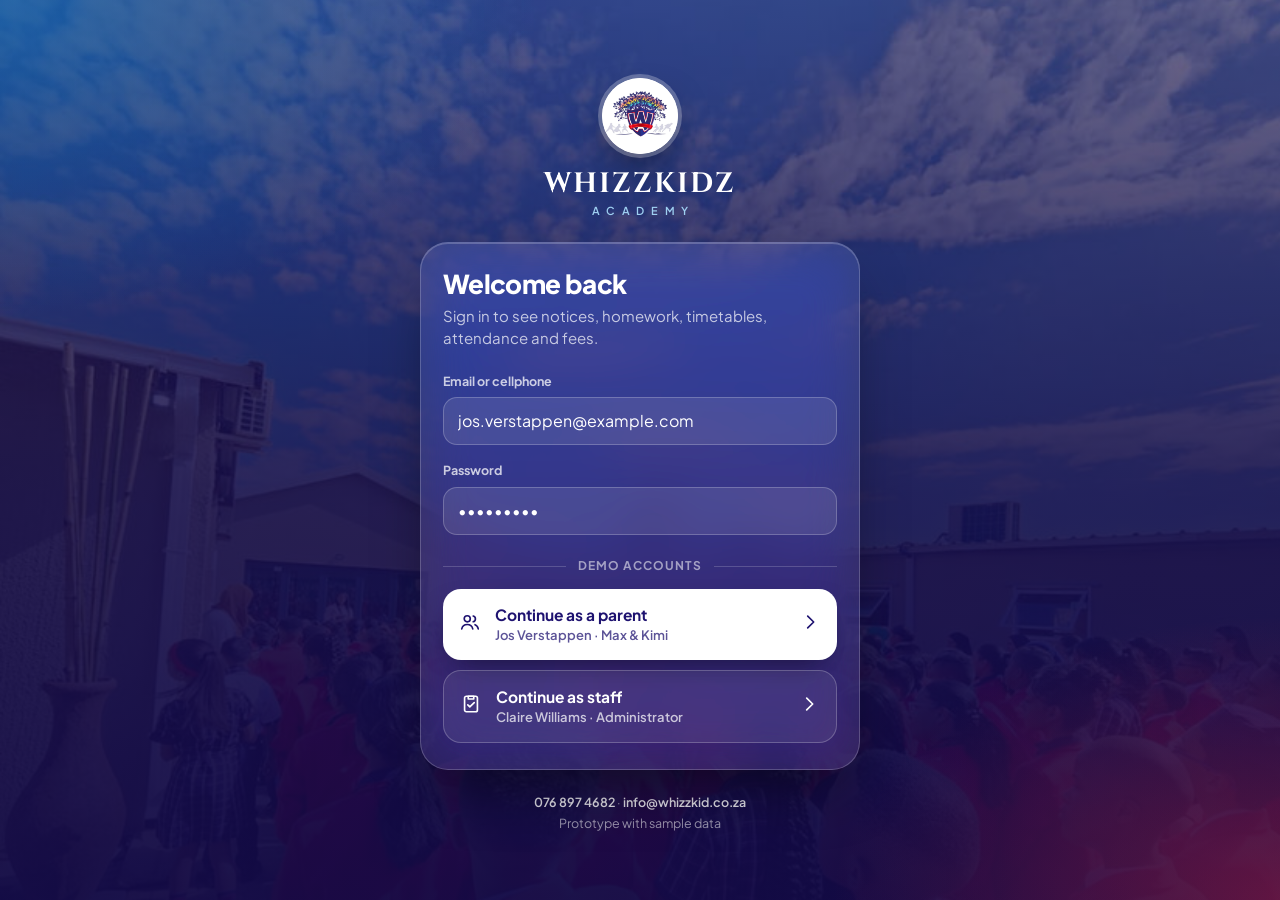
==== commit 9168aa83: "Add tuck shop pre-orders and pick-up, F1 sample data, mobile fixes - Tuck shop: parent wallet, Pizza" ====
--- a/parent/index.html
+++ b/parent/index.html
@@ -17,6 +17,7 @@
 <link href="https://fonts.googleapis.com/css2?family=Cinzel:wght@700&family=Plus+Jakarta+Sans:wght@400;500;600;700;800&display=swap" rel="stylesheet">
 <link rel="stylesheet" href="../css/brand.css">
 <link rel="stylesheet" href="../css/app.css">
+<link rel="stylesheet" href="../css/features.css">
 <link rel="stylesheet" href="../css/motion.css">
 </head>
 <body>
--- a/css/brand.css
+++ b/css/brand.css
@@ -80,9 +80,16 @@
 /* ---------- Type ---------- */
 .eyebrow{ font-weight: 700; font-size: 11.5px; letter-spacing: .1em; text-transform: uppercase; color: var(--blazer); line-height: 1.2; }
 .eyebrow.on-dark{ color: rgba(255,255,255,.6); }
-.page-head{ margin: 4px 0 18px; }
-.page-head h1{ font-size: 30px; margin-top: 6px; }
-.page-head p{ color: var(--ink-2); margin-top: 6px; }
+.page-head{ margin: 4px 0 16px; }
+.page-head h1{ font-size: 27px; margin-top: 6px; }
+.page-head p{ color: var(--ink-2); margin-top: 6px; font-size: 14.5px; }
+.field select{
+  padding-right: 38px;
+  background-image: url("data:image/svg+xml,%3Csvg xmlns='http://www.w3.org/2000/svg' viewBox='0 0 24 24' fill='none' stroke='%231E1270' stroke-width='2.2' stroke-linecap='round' stroke-linejoin='round'%3E%3Cpath d='m6 9 6 6 6-6'/%3E%3C/svg%3E");
+  background-repeat: no-repeat; background-position: right 14px center; background-size: 16px;
+}
+.field input::-webkit-date-and-time-value{ text-align: left; }
+.field input[type="file"]{ padding: 10px 12px; }
 
 /* ---------- Wordmark (after the logo lettering) ---------- */
 .wordmark{ display: inline-flex; flex-direction: column; align-items: center; line-height: 1; color: var(--navy); }
@@ -147,7 +154,7 @@
 /* ---------- Tags & badges ---------- */
 .tag{ display: inline-flex; align-items: center; gap: 6px; font-size: 12.5px; font-weight: 600; color: var(--ink-2); line-height: 1.2; }
 .tag::before{ content: ''; width: 7px; height: 7px; border-radius: 50%; background: var(--c, var(--ink-3)); flex-shrink: 0; }
-.pill{ display: inline-flex; align-items: center; gap: 5px; padding: 4px 10px; border-radius: 999px; font-size: 12px; font-weight: 700; line-height: 1.3; }
+.pill{ display: inline-flex; align-items: center; gap: 5px; white-space: nowrap; padding: 4px 10px; border-radius: 999px; font-size: 12px; font-weight: 700; line-height: 1.3; }
 .pill .icon{ width: 14px; height: 14px; }
 .pill-ok{ background: var(--ok-soft); color: var(--ok); }
 .pill-warn{ background: var(--warn-soft); color: var(--warn); }
@@ -181,8 +188,9 @@
 .field{ display: block; margin-bottom: 16px; }
 .field > span{ display: block; font-weight: 700; font-size: 12.5px; color: var(--ink-2); margin-bottom: 7px; }
 .field input, .field select, .field textarea{
-  width: 100%; font: inherit; font-size: 16px; color: var(--ink);
-  background: rgba(255,255,255,.75); border: 1px solid var(--line); border-radius: var(--r); padding: 11px 14px; min-height: 48px;
+  display: block; width: 100%; min-width: 0; -webkit-appearance: none; appearance: none;
+  font: inherit; font-size: 16px; color: var(--ink);
+  background-color: rgba(255,255,255,.75); border: 1px solid var(--line); border-radius: var(--r); padding: 11px 14px; min-height: 48px;
   transition: border-color .15s, box-shadow .15s;
 }
 .field textarea{ min-height: 110px; resize: vertical; }
--- a/css/app.css
+++ b/css/app.css
@@ -25,11 +25,15 @@
   border: 1px solid var(--glass-edge); box-shadow: 0 16px 40px -14px rgba(18, 10, 69, .35);
 }
 .tab{
-  flex: 1; position: relative; display: flex; flex-direction: column; align-items: center; justify-content: center; gap: 2px;
+  flex: 1 1 0; min-width: 0; position: relative; display: flex; flex-direction: column; align-items: center; justify-content: center; gap: 2px;
   min-height: 54px; border-radius: 20px; font-size: 11px; font-weight: 700; color: var(--ink-3);
 }
 .tab .icon{ width: 22px; height: 22px; position: relative; z-index: 1; }
-.tab span{ position: relative; z-index: 1; }
+.tab span{ position: relative; z-index: 1; max-width: 100%; padding: 0 2px; white-space: nowrap; overflow: hidden; text-overflow: ellipsis; }
+@media (max-width: 360px){
+  .tabbar{ left: 8px; right: 8px; padding: 5px; }
+  .tab{ font-size: 10px; letter-spacing: -0.01em; }
+}
 .tab.on{ color: var(--navy); background: rgba(30, 18, 112, .08); }
 .count{
   min-width: 17px; height: 17px; padding: 0 5px; border-radius: 999px; background: var(--blazer); color: #fff;
@@ -40,6 +44,7 @@
 /* ---------- View ---------- */
 .view{ padding: 14px 16px calc(112px + var(--safe-bottom)); outline: none; }
 .stack{ display: grid; gap: 16px; }
+.stack > *, .home-grid > *, .two-col > *{ min-width: 0; }
 
 /* ---------- Hero ---------- */
 .hero{ position: relative; overflow: hidden; border-radius: 26px; padding: 22px 20px 24px; box-shadow: var(--shadow-lg); }
@@ -228,13 +233,21 @@
   .tabbar{ display: none; }
 
   .side{
-    position: sticky; top: 12px; margin: 12px 0 12px 12px; height: calc(100vh - 24px); overflow-y: auto;
+    position: sticky; top: 12px; margin: 12px 0 12px 12px; height: calc(100vh - 24px); overflow: hidden;
     display: grid !important; grid-template-columns: 44px 1fr; grid-template-rows: auto 1fr auto; column-gap: 12px;
     padding: 22px 14px 16px; border-radius: 28px; box-shadow: var(--shadow-lg);
   }
   .side .emblem{ width: 44px; height: 44px; margin-left: 6px; }
   .side .wordmark{ align-self: center; margin-left: 6px; }
-  .side nav{ grid-column: 1 / -1; margin-top: 28px; }
+  /* only the menu scrolls; hidden scrollbar, soft fade at the edges */
+  .side nav{
+    grid-column: 1 / -1; min-height: 0; overflow-y: auto; overscroll-behavior: contain;
+    margin: 14px -14px 10px; padding: 14px 14px 18px;
+    scrollbar-width: none;
+    -webkit-mask-image: linear-gradient(transparent, #000 14px, #000 calc(100% - 22px), transparent);
+            mask-image: linear-gradient(transparent, #000 14px, #000 calc(100% - 22px), transparent);
+  }
+  .side nav::-webkit-scrollbar{ display: none; }
   .side-group{ margin-bottom: 16px; }
   .side-group .eyebrow{ padding: 6px 12px 6px; font-size: 10.5px; }
   .side-link{
@@ -244,6 +257,12 @@
   .side-link:hover{ color: #fff; background: rgba(255,255,255,.07); }
   .side-link.on{ color: #fff; font-weight: 700; background: rgba(255,255,255,.14); border-color: rgba(255,255,255,.16); box-shadow: 0 1px 0 rgba(255,255,255,.12) inset; }
   .side-link .count{ margin-left: auto; }
+  @media (max-height: 820px){
+    .side{ padding-top: 16px; }
+    .side-group{ margin-bottom: 8px; }
+    .side-group .eyebrow{ padding-top: 4px; }
+    .side-link{ padding-top: 8px; padding-bottom: 8px; }
+  }
   .side-foot{ grid-column: 1 / -1; padding: 12px; border-radius: 18px; background: rgba(255,255,255,.08); border: 1px solid rgba(255,255,255,.1); display: flex; align-items: center; gap: 10px; }
   .side-foot b{ display: block; font-size: 14px; }
   .side-foot small{ display: block; font-size: 12px; color: rgba(255,255,255,.6); font-weight: 600; }
--- a/css/features.css
+++ b/css/features.css
@@ -0,0 +1,113 @@
+/* Tuck shop and collection — shared by the parent app and staff portal */
+
+/* ---------- Food & menu ---------- */
+.food{
+  width: 44px; height: 44px; border-radius: 14px; flex-shrink: 0; display: flex; align-items: center; justify-content: center;
+  color: var(--c); background: color-mix(in srgb, var(--c) 13%, rgba(255,255,255,.9)); box-shadow: inset 0 0 0 1px color-mix(in srgb, var(--c) 18%, transparent);
+}
+.food .icon{ width: 22px; height: 22px; }
+.menu-item.off{ opacity: .5; }
+.price{ font-weight: 800; font-variant-numeric: tabular-nums; white-space: nowrap; }
+.stepper{ display: inline-flex; align-items: center; gap: 6px; flex-shrink: 0; }
+.stepper button{
+  width: 34px; height: 34px; border-radius: 11px; display: flex; align-items: center; justify-content: center;
+  background: rgba(255,255,255,.85); border: 1px solid var(--line); color: var(--navy);
+}
+.stepper button .icon{ width: 16px; height: 16px; }
+.stepper .add{ color: #fff; border-color: transparent; background: linear-gradient(135deg, var(--navy-2), var(--navy)); box-shadow: 0 6px 14px -6px rgba(30,18,112,.6); }
+.stepper b{ min-width: 18px; text-align: center; font-variant-numeric: tabular-nums; }
+.stepper b.pop{ animation: pop .35s var(--ease-spring, ease); }
+
+.tuck-top{ display: grid; gap: 12px; }
+.wallet-card{ padding: 16px 18px; display: flex; align-items: center; justify-content: space-between; gap: 12px; }
+.wallet-amt{ font-size: 28px; font-weight: 800; color: var(--navy); letter-spacing: -0.035em; margin-top: 4px; font-variant-numeric: tabular-nums; }
+@media (min-width: 960px){ .wallet-card{ flex-direction: column; align-items: flex-start; justify-content: center; } }
+.promo{
+  position: relative; overflow: hidden; border-radius: 24px; padding: 20px 20px 22px; color: #fff; isolation: isolate;
+  background: radial-gradient(70% 90% at 100% 0%, rgba(224,174,60,.7), transparent 60%), linear-gradient(135deg, #E8445A, #A8152A 70%);
+  box-shadow: 0 18px 40px -18px rgba(168,21,42,.7);
+}
+.promo h2{ color: #fff; font-size: 24px; margin: 6px 0 6px; }
+.promo p{ color: rgba(255,255,255,.88); max-width: 300px; }
+.promo-art{ position: absolute; right: -18px; bottom: -34px; z-index: -1; color: rgba(255,255,255,.18); transform: rotate(-14deg); }
+.promo-art .icon{ width: 150px; height: 150px; stroke-width: 1.2; }
+.promo-btn{ margin-top: 14px; background: #fff; color: var(--blazer-deep); box-shadow: 0 8px 18px -8px rgba(0,0,0,.35); }
+
+.cart-total{ display: flex; justify-content: space-between; align-items: baseline; padding: 14px 18px; border-top: 1px solid var(--line-2); font-weight: 700; }
+.cart-total b{ font-size: 20px; letter-spacing: -0.02em; font-variant-numeric: tabular-nums; }
+.qty{ color: var(--navy-2); font-variant-numeric: tabular-nums; }
+.order-side{ display: flex; flex-direction: column; align-items: flex-end; gap: 4px; flex-shrink: 0; }
+.cart-bar{
+  position: fixed; left: 12px; right: 12px; bottom: calc(88px + var(--safe-bottom)); z-index: 55;
+  display: flex; align-items: center; justify-content: space-between; gap: 12px; padding: 10px 10px 10px 18px; border-radius: 20px;
+  color: #fff; background: rgba(18, 10, 69, .88); -webkit-backdrop-filter: blur(18px); backdrop-filter: blur(18px);
+  box-shadow: 0 16px 36px -14px rgba(18,10,69,.6); animation: rise .45s var(--ease-spring, ease) both;
+}
+.view:has(.cart-bar){ padding-bottom: calc(180px + var(--safe-bottom)); }
+
+.topup-grid{ display: grid; grid-template-columns: 1fr 1fr; gap: 10px; }
+.topup{ text-align: left; padding: 16px; border-radius: 16px; background: rgba(255,255,255,.8); border: 1px solid var(--glass-edge); box-shadow: var(--shadow); }
+.topup b{ display: block; font-size: 22px; font-weight: 800; color: var(--navy); letter-spacing: -0.03em; }
+.topup small{ color: var(--ink-3); font-weight: 600; }
+.topup:hover{ border-color: rgba(30,18,112,.25); }
+
+/* ---------- Collection ---------- */
+.pickup-grid{ display: grid; gap: 16px; }
+.pickup-who{ display: flex; align-items: center; gap: 12px; }
+.pickup-who h2{ font-size: 19px; }
+.steps{ display: grid; grid-template-columns: repeat(3, 1fr); gap: 6px; padding: 6px 18px 14px; }
+.step{ font-size: 12px; font-weight: 700; color: var(--ink-3); }
+.step span{ display: block; height: 5px; border-radius: 5px; background: rgba(30,18,112,.1); margin-bottom: 7px; transition: background .4s; }
+.step.done{ color: var(--ok); }
+.step.done span{ background: var(--ok); }
+.step.now{ color: var(--navy); }
+.step.now span{ background: linear-gradient(90deg, var(--navy-2), var(--sky)); }
+.pickup-card.collected .step.now{ color: var(--ok); }
+.pickup-card.collected .step.now span{ background: var(--ok); }
+.collector{ display: flex; align-items: center; gap: 12px; margin: 0 14px; padding: 12px; border-radius: 16px; background: rgba(255,255,255,.7); border: 1px solid var(--glass-edge); }
+.collector .grow{ min-width: 0; }
+.pickup-action{ padding: 14px 18px 18px; }
+.pickup-action .status-line{ margin: 0; }
+.live-dot.warn{ color: var(--warn); }
+.live-dot.warn::before{ background: var(--warn); animation: ring-warn 1.8s ease-out infinite; }
+@keyframes ring-warn{ 0%{ box-shadow: 0 0 0 0 rgba(178,106,0,.5); } 70%{ box-shadow: 0 0 0 7px rgba(178,106,0,0); } 100%{ box-shadow: 0 0 0 0 rgba(178,106,0,0); } }
+
+.choices{ display: grid; gap: 8px; margin-bottom: 16px; }
+.choice{ display: flex; align-items: center; gap: 12px; padding: 12px 14px; border-radius: 16px; cursor: pointer; background: rgba(255,255,255,.7); border: 1px solid var(--line); transition: border-color .2s, box-shadow .2s, background .2s; }
+.choice input{ position: absolute; opacity: 0; pointer-events: none; }
+.choice .grow{ flex: 1; min-width: 0; }
+.choice b{ display: block; font-size: 15px; }
+.choice small{ display: block; font-size: 13px; color: var(--ink-3); font-weight: 600; }
+.choice .avatar .icon{ width: 16px; height: 16px; }
+.choice .radio{ width: 22px; height: 22px; border-radius: 50%; border: 2px solid rgba(30,18,112,.2); flex-shrink: 0; transition: border .2s; }
+.choice:has(input:checked){ background: #fff; border-color: var(--navy-2); box-shadow: 0 0 0 3px rgba(45,31,163,.12); }
+.choice:has(input:checked) .radio{ border: 7px solid var(--navy-2); }
+.choice:has(input:focus-visible){ outline: 2px solid var(--sky); outline-offset: 2px; }
+.once-fields{ display: none; }
+.sheet:has(#who-once:checked) .once-fields{ display: block; animation: rise .35s ease both; }
+
+/* Gate view */
+.gate-row{ align-items: center; }
+.gate-row.gate{ background: rgba(224, 150, 20, .09); }
+.gate-row.collected .row-title{ color: var(--ink-2); }
+.gate-who{ display: flex; align-items: center; gap: 6px; }
+.gate-who .icon{ width: 16px; height: 16px; flex-shrink: 0; color: var(--ink-3); }
+.gate-flags{ display: flex; flex-wrap: wrap; gap: 6px 10px; margin-top: 6px; align-items: center; }
+.gate-done{ display: flex; flex-direction: column; align-items: flex-end; gap: 2px; flex-shrink: 0; }
+.chip-n{ display: inline-block; min-width: 20px; padding: 0 6px; margin-left: 4px; border-radius: 999px; font-size: 12px; background: rgba(30,18,112,.1); }
+.chip.on .chip-n{ background: rgba(255,255,255,.25); }
+
+/* Kitchen view */
+.kitchen{ display: grid; grid-template-columns: repeat(auto-fill, minmax(170px, 1fr)); gap: 10px; padding: 4px 18px 18px; }
+.kitchen-item{ display: flex; align-items: center; gap: 10px; padding: 10px 12px; border-radius: 16px; background: rgba(255,255,255,.7); border: 1px solid var(--glass-edge); }
+.kitchen-item b{ font-size: 19px; font-weight: 800; color: var(--navy); font-variant-numeric: tabular-nums; }
+.kitchen-item span:last-child{ font-size: 13.5px; color: var(--ink-2); font-weight: 600; line-height: 1.3; }
+.tuck-row.collected{ opacity: .65; }
+
+@media (max-width: 520px){ .m-hide-sm{ display: none; } }
+
+@media (min-width: 960px){
+  .tuck-top{ grid-template-columns: minmax(0, 1fr) minmax(0, 2fr); }
+  .tuck-side{ position: sticky; top: 88px; }
+  .pickup-grid{ grid-template-columns: repeat(2, minmax(0, 1fr)); }
+}
--- a/css/motion.css
+++ b/css/motion.css
@@ -127,3 +127,9 @@
   *, *::before, *::after{ animation-duration: .01ms !important; animation-iteration-count: 1 !important; animation-delay: 0ms !important; transition-duration: .01ms !important; }
   .reveal{ opacity: 1; }
 }
+
+/* Phones: a single quick page transition (cheaper than animating many frosted-glass cards) */
+@keyframes page-in{ from{ opacity: 0; transform: translate3d(0, 10px, 0); } to{ opacity: 1; transform: none; } }
+.view.enter-quick{ animation: page-in .3s var(--ease-out) backwards; }
+.view.enter-quick .progress i{ transform-origin: left; animation: grow 1s var(--ease-out) .15s both; }
+@media (prefers-reduced-motion: reduce){ .view.enter-quick{ animation: none; } }
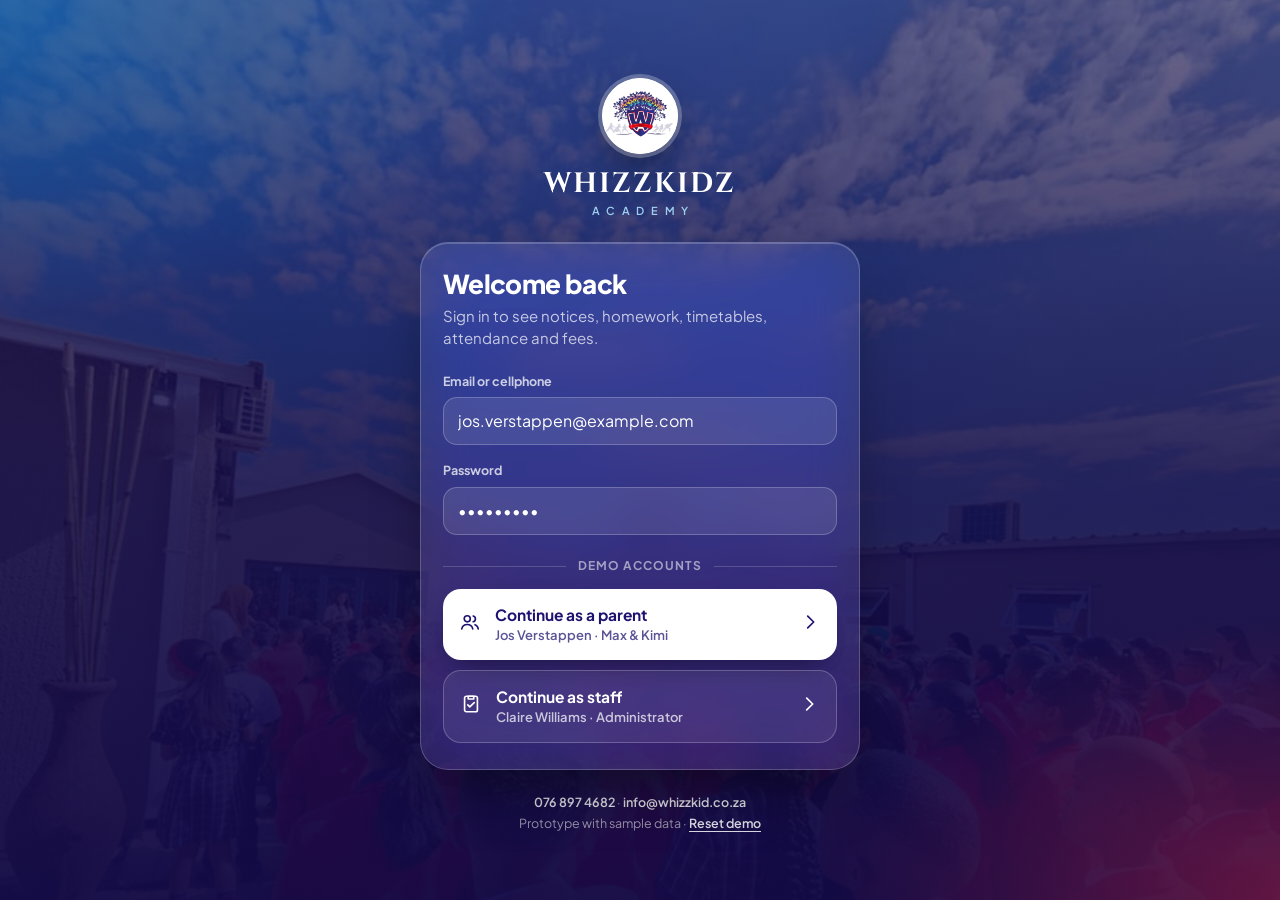
==== commit ba1e4241: "Add merits, demerits, badges and Student of the Week Parents get an Achievements screen per child (m" ====
--- a/parent/index.html
+++ b/parent/index.html
@@ -42,6 +42,7 @@
 
 <script src="../js/common.js"></script>
 <script src="../js/data.js"></script>
+<script src="../js/merits.js"></script>
 <script src="../js/parent.js"></script>
 </body>
 </html>
--- a/css/brand.css
+++ b/css/brand.css
@@ -221,7 +221,7 @@
 }
 .sheet-wrap.open .sheet{ transform: none; }
 .sheet-grip{ width: 38px; height: 5px; border-radius: 5px; background: rgba(30,18,112,.15); margin: 0 auto 14px; }
-.sheet-close{ position: absolute; top: 12px; right: 12px; width: 36px; height: 36px; border-radius: 50%; display: flex; align-items: center; justify-content: center; color: var(--ink-2); background: rgba(30,18,112,.06); }
+.sheet-close{ position: absolute; z-index: 5; top: 12px; right: 12px; width: 36px; height: 36px; border-radius: 50%; display: flex; align-items: center; justify-content: center; color: var(--ink-2); background: rgba(30,18,112,.06); }
 .sheet h2{ font-size: 22px; margin: 8px 44px 10px 0; }
 .sheet .lede{ color: var(--ink-2); margin-bottom: 18px; }
 @media (min-width: 960px){
@@ -246,6 +246,8 @@
 .toast.out{ opacity: 0; }
 @keyframes toast-in{ from{ opacity: 0; transform: translateY(8px); } }
 @media (min-width: 960px){ #toasts{ bottom: 28px; } }
+/* while a sheet is open, keep toasts clear of it */
+html.locked #toasts{ bottom: auto; top: calc(14px + var(--safe-top)); }
 
 .empty{ padding: 36px 20px; text-align: center; color: var(--ink-3); }
 .empty .icon{ width: 28px; height: 28px; margin: 0 auto 8px; }
--- a/css/features.css
+++ b/css/features.css
@@ -111,3 +111,105 @@
   .tuck-side{ position: sticky; top: 88px; }
   .pickup-grid{ grid-template-columns: repeat(2, minmax(0, 1fr)); }
 }
+
+/* ---------- Achievements ---------- */
+.medal{
+  position: relative; width: 64px; height: 64px; border-radius: 50%; flex-shrink: 0; display: inline-flex; align-items: center; justify-content: center;
+  color: #fff; box-shadow: inset 0 2px 0 rgba(255,255,255,.45), inset 0 -3px 0 rgba(0,0,0,.12), 0 10px 22px -10px rgba(18,10,69,.55);
+}
+.medal::after{ content: ''; position: absolute; inset: 5px; border-radius: 50%; border: 1.5px solid rgba(255,255,255,.55); }
+.medal .icon{ width: 28px; height: 28px; stroke-width: 2; filter: drop-shadow(0 1px 1px rgba(0,0,0,.2)); }
+.medal.tone{ background: radial-gradient(circle at 30% 25%, color-mix(in srgb, var(--c) 55%, white), var(--c) 60%, color-mix(in srgb, var(--c) 70%, black)); }
+.medal.tier-bronze{ background: radial-gradient(circle at 30% 25%, #F6C79A, #C27C43 55%, #8A4F22); }
+.medal.tier-silver{ background: radial-gradient(circle at 30% 25%, #FFFFFF, #C3CAD4 55%, #8A94A3); color: #3E4654; }
+.medal.tier-gold{ background: radial-gradient(circle at 30% 25%, #FFF0B3, #E5B33A 55%, #A9760A); }
+.medal.tier-platinum{ background: radial-gradient(circle at 30% 25%, #FFFFFF, #CFDDF2 50%, #8BA3C7); color: #2D3D5C; }
+.medal.locked{ filter: grayscale(1); opacity: .32; box-shadow: none; }
+.medal.sm{ width: 34px; height: 34px; }
+.medal.sm .icon{ width: 17px; height: 17px; }
+.medal.sm::after{ inset: 3px; }
+.medal.xl{ width: 120px; height: 120px; }
+.medal.xl .icon{ width: 52px; height: 52px; }
+.medal.xl::after{ inset: 9px; border-width: 2px; }
+.medal.new{ animation: pop .8s var(--ease-spring, ease) both, medal-glow 2.4s ease-out .4s 2; }
+@keyframes medal-glow{ 0%{ box-shadow: 0 0 0 0 rgba(224,174,60,.6), 0 10px 22px -10px rgba(18,10,69,.55); } 70%{ box-shadow: 0 0 0 22px rgba(224,174,60,0), 0 10px 22px -10px rgba(18,10,69,.55); } }
+.badge-hero{ display: flex; justify-content: center; padding: 8px 0 14px; }
+
+.badge-grid{ display: grid; grid-template-columns: repeat(auto-fill, minmax(96px, 1fr)); gap: 16px 10px; padding: 6px 16px 18px; }
+.badge-tile{ display: flex; flex-direction: column; align-items: center; gap: 6px; text-align: center; padding: 4px 2px; border-radius: 16px; }
+.badge-tile b{ font-size: 13px; line-height: 1.2; }
+.badge-tile small{ font-size: 11.5px; color: var(--ink-3); font-weight: 600; line-height: 1.25; }
+.badge-tile:not(.earned) b{ color: var(--ink-3); }
+.mini-bar{ display: block; width: 56px; height: 5px; }
+.mini-bar i{ background: var(--gold); }
+.badge-tile .medal{ transition: transform .35s var(--ease-spring, ease); }
+@media (hover: hover){ .badge-tile:hover .medal:not(.locked){ transform: translateY(-3px) rotate(-6deg); } }
+
+.pts{ font-weight: 800; font-variant-numeric: tabular-nums; white-space: nowrap; }
+.pts.plus{ color: var(--ok); }
+.pts.minus{ color: var(--blazer); }
+.merit-row .order-side .row-meta{ font-size: 11.5px; }
+
+.ach-summary{ display: grid; grid-template-columns: repeat(3, 1fr); }
+.ach-summary > div{ padding: 16px 10px 12px; text-align: center; }
+.ach-summary > div + div{ border-left: 1px solid var(--line-2); }
+.ach-summary b{ display: block; font-size: 28px; font-weight: 800; color: var(--navy); letter-spacing: -0.03em; line-height: 1.1; }
+.ach-summary b.neg{ color: var(--blazer); }
+.ach-summary small{ font-weight: 700; font-size: 11px; letter-spacing: .06em; text-transform: uppercase; color: var(--ink-3); }
+.ach-summary .ach-next{ grid-column: 1 / -1; border-left: 0 !important; border-top: 1px solid var(--line-2); padding: 12px 18px 16px; text-align: left; }
+.ach-next-top{ display: flex; justify-content: space-between; gap: 10px; font-size: 14px; font-weight: 600; color: var(--ink-2); margin-bottom: 8px; }
+.ach-next-top b{ display: inline; font-size: inherit; color: var(--warn); letter-spacing: 0; }
+
+.sotw-card{
+  position: relative; overflow: hidden; isolation: isolate; border-radius: 24px; padding: 20px 20px 22px; color: #fff;
+  background: radial-gradient(70% 90% at 100% 0%, rgba(255,240,179,.55), transparent 60%), linear-gradient(135deg, #E5B33A, #B07A0E 75%);
+  box-shadow: 0 18px 40px -18px rgba(169,118,10,.75);
+}
+.sotw-card h2{ color: #fff; font-size: 23px; margin: 6px 0 6px; text-shadow: 0 1px 2px rgba(0,0,0,.15); }
+.sotw-card p{ color: rgba(255,255,255,.92); max-width: 420px; font-weight: 600; }
+.sotw-card .eyebrow.on-dark{ color: rgba(255,255,255,.8); }
+.sotw-art{ position: absolute; right: -14px; bottom: -26px; z-index: -1; color: rgba(255,255,255,.22); transform: rotate(-10deg); }
+.sotw-art .icon{ width: 150px; height: 150px; stroke-width: 1.2; }
+.sotw-btn{ margin-top: 14px; background: #fff; color: #8A5E00; box-shadow: 0 8px 18px -8px rgba(0,0,0,.35); }
+.celebrate .sotw-card{ margin-top: 8px; }
+
+.certificate{
+  text-align: center; padding: 26px 20px 22px; border-radius: 18px; background: #FFFDF6; color: var(--ink);
+  border: 2px solid #E5B33A; box-shadow: inset 0 0 0 6px #FFFDF6, inset 0 0 0 7px rgba(229,179,58,.5);
+}
+.certificate .emblem{ width: 64px; height: 64px; margin: 0 auto 10px; }
+.cert-title{ font-family: var(--f-crest); font-weight: 700; font-size: 24px; color: #A9760A; letter-spacing: .04em; margin: 16px 0 6px; }
+.cert-sub{ color: var(--ink-2); font-size: 13.5px; font-weight: 600; }
+.cert-name{ font-size: 30px; font-weight: 800; color: var(--navy); letter-spacing: -0.02em; margin: 6px 0 4px; }
+.cert-reason{ font-style: italic; color: var(--ink-2); margin: 14px auto 18px; max-width: 360px; }
+.cert-sign{ display: inline-flex; flex-direction: column; border-top: 1.5px solid var(--line); padding-top: 6px; min-width: 180px; }
+.cert-sign span{ font-weight: 700; }
+.cert-sign small{ color: var(--ink-3); font-weight: 600; }
+@media print{
+  body.print-cert > *:not(#sheet){ display: none !important; }
+  body.print-cert #sheet{ position: static; background: none; opacity: 1; display: block; }
+  body.print-cert .sheet{ max-height: none; box-shadow: none; border: 0; background: #fff; transform: none; padding: 0; }
+  body.print-cert .sheet-grip, body.print-cert .sheet-close, body.print-cert .no-print{ display: none !important; }
+}
+
+.confetti{ position: fixed; inset: 0; z-index: 1200; pointer-events: none; overflow: hidden; }
+.confetti i{ position: absolute; top: -16px; width: 8px; height: 14px; border-radius: 2px; animation: confetti-fall 2.4s cubic-bezier(.25, .6, .45, 1) both; }
+@keyframes confetti-fall{ from{ transform: translate3d(0, 0, 0) rotate(0); opacity: 1; } to{ transform: translate3d(var(--x), 105vh, 0) rotate(var(--r)); opacity: .9; } }
+
+/* Staff award flow */
+.award-step{ color: var(--ink-3); display: flex; justify-content: space-between; align-items: baseline; margin: 16px 0 8px; }
+.award-step:first-child{ margin-top: 0; }
+.pick-grid{ display: flex; flex-wrap: wrap; gap: 8px; }
+.pick{ display: inline-flex; align-items: center; gap: 8px; padding: 5px 13px 5px 5px; border-radius: 999px; font-weight: 700; font-size: 14px; background: rgba(255,255,255,.8); border: 1px solid var(--line); color: var(--ink-2); transition: background .15s, color .15s, transform .2s; }
+.pick.on{ color: #fff; border-color: transparent; background: linear-gradient(135deg, var(--navy-2), var(--navy)); box-shadow: 0 6px 14px -6px rgba(30,18,112,.6); }
+.pick.on .avatar{ box-shadow: 0 0 0 2px rgba(255,255,255,.7); }
+.cat-grid{ display: grid; grid-template-columns: repeat(auto-fill, minmax(200px, 1fr)); gap: 8px; }
+.cat-chip{ display: flex; align-items: center; gap: 10px; padding: 8px 12px 8px 8px; border-radius: 16px; text-align: left; font-weight: 700; font-size: 14px; background: rgba(255,255,255,.75); border: 1px solid var(--line); }
+.cat-chip .food{ width: 36px; height: 36px; border-radius: 11px; }
+.cat-chip .food .icon{ width: 18px; height: 18px; }
+.cat-chip b{ color: var(--ok); }
+.cat-chip.demerit b{ color: var(--blazer); }
+.cat-chip.on{ background: #fff; border-color: var(--navy-2); box-shadow: 0 0 0 3px rgba(45,31,163,.12); }
+.cat-chip.demerit.on{ border-color: var(--blazer); box-shadow: 0 0 0 3px rgba(211,40,62,.12); }
+.btn[disabled]{ opacity: .45; pointer-events: none; box-shadow: none; }
+.sheet-body > .certificate:first-child, .sheet-body > .celebrate:first-child{ margin-top: 40px; }
